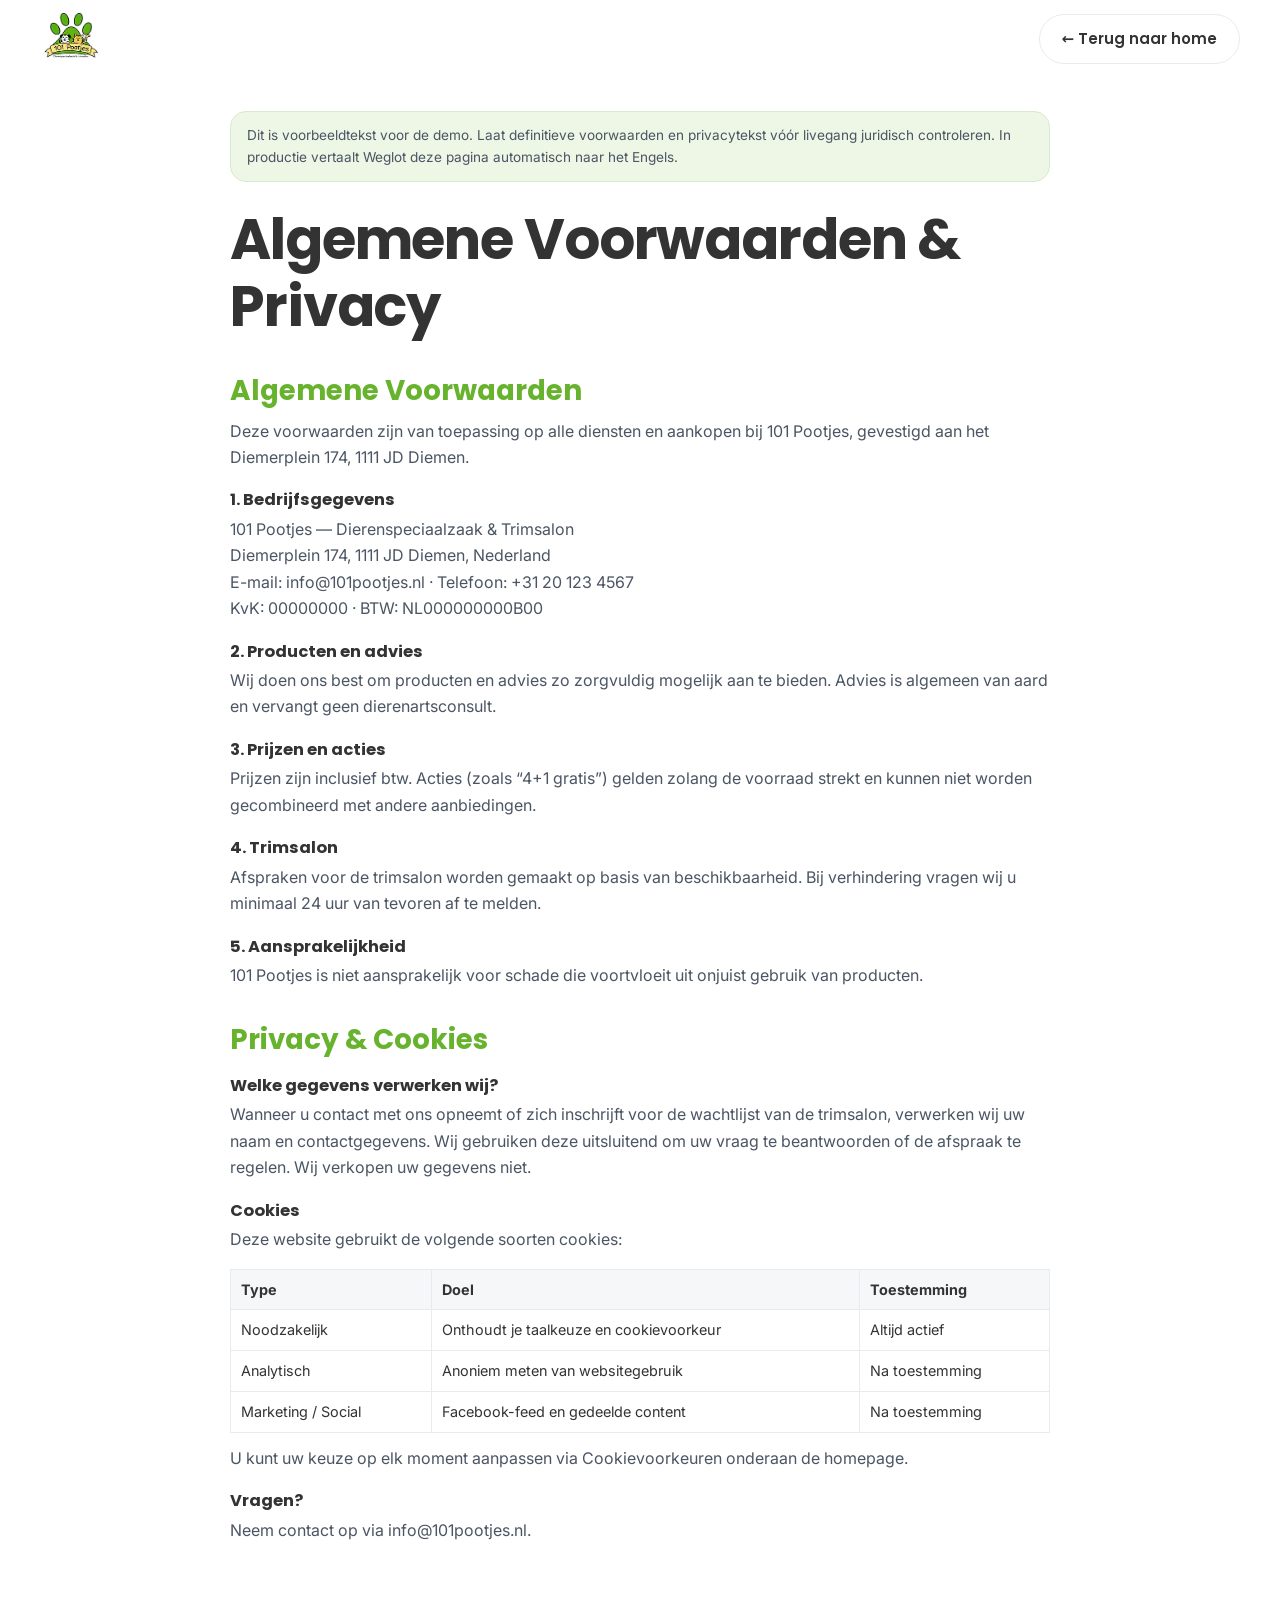
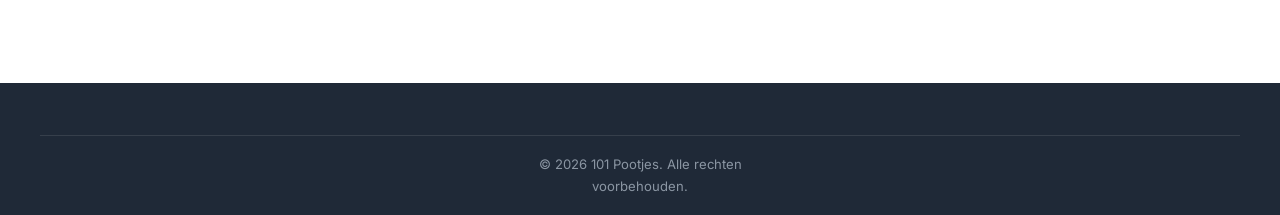
==== terms.html @ 5d058908 "Add promotion, donation drive, Facebook, new address, map, cookies & terms Content - Promotion card " ====
<!DOCTYPE html>
<html lang="nl">
<head>
<meta charset="utf-8">
<meta name="viewport" content="width=device-width, initial-scale=1">
<title>Algemene Voorwaarden &amp; Privacy — 101 Pootjes</title>
<meta name="description" content="Algemene voorwaarden, privacyverklaring en cookiebeleid van 101 Pootjes, Diemerplein 174, Diemen.">
<meta name="robots" content="noindex">
<link rel="icon" href="assets/img/logo.png">
<link rel="preconnect" href="https://fonts.googleapis.com">
<link rel="preconnect" href="https://fonts.gstatic.com" crossorigin>
<link href="https://fonts.googleapis.com/css2?family=Poppins:wght@600;700&family=Inter:wght@400;500;600&display=swap" rel="stylesheet">
<link rel="stylesheet" href="styles.css">
</head>
<body>

<header class="header" id="header" style="position:static">
  <div class="wrap header__inner">
    <a class="logo" href="index.html"><img src="assets/img/logo.png" alt="101 Pootjes" width="149" height="149"></a>
    <a class="btn btn--ghost" href="index.html" style="margin-left:auto">← Terug naar home</a>
  </div>
</header>

<main id="main" class="wrap legal">
  <p class="legal__note">Dit is voorbeeldtekst voor de demo. Laat definitieve voorwaarden en privacytekst vóór livegang juridisch controleren. In productie vertaalt Weglot deze pagina automatisch naar het Engels.</p>

  <h1>Algemene Voorwaarden &amp; Privacy</h1>

  <section id="voorwaarden">
    <h2>Algemene Voorwaarden</h2>
    <p>Deze voorwaarden zijn van toepassing op alle diensten en aankopen bij 101 Pootjes, gevestigd aan het Diemerplein 174, 1111 JD Diemen.</p>
    <h3>1. Bedrijfsgegevens</h3>
    <p>101 Pootjes — Dierenspeciaalzaak &amp; Trimsalon<br>Diemerplein 174, 1111 JD Diemen, Nederland<br>E-mail: info@101pootjes.nl · Telefoon: +31 20 123 4567<br>KvK: 00000000 · BTW: NL000000000B00</p>
    <h3>2. Producten en advies</h3>
    <p>Wij doen ons best om producten en advies zo zorgvuldig mogelijk aan te bieden. Advies is algemeen van aard en vervangt geen dierenartsconsult.</p>
    <h3>3. Prijzen en acties</h3>
    <p>Prijzen zijn inclusief btw. Acties (zoals “4+1 gratis”) gelden zolang de voorraad strekt en kunnen niet worden gecombineerd met andere aanbiedingen.</p>
    <h3>4. Trimsalon</h3>
    <p>Afspraken voor de trimsalon worden gemaakt op basis van beschikbaarheid. Bij verhindering vragen wij u minimaal 24 uur van tevoren af te melden.</p>
    <h3>5. Aansprakelijkheid</h3>
    <p>101 Pootjes is niet aansprakelijk voor schade die voortvloeit uit onjuist gebruik van producten.</p>
  </section>

  <section id="privacy">
    <h2>Privacy &amp; Cookies</h2>
    <h3>Welke gegevens verwerken wij?</h3>
    <p>Wanneer u contact met ons opneemt of zich inschrijft voor de wachtlijst van de trimsalon, verwerken wij uw naam en contactgegevens. Wij gebruiken deze uitsluitend om uw vraag te beantwoorden of de afspraak te regelen. Wij verkopen uw gegevens niet.</p>
    <h3>Cookies</h3>
    <p>Deze website gebruikt de volgende soorten cookies:</p>
    <table class="legal__table">
      <thead><tr><th>Type</th><th>Doel</th><th>Toestemming</th></tr></thead>
      <tbody>
        <tr><td>Noodzakelijk</td><td>Onthoudt je taalkeuze en cookievoorkeur</td><td>Altijd actief</td></tr>
        <tr><td>Analytisch</td><td>Anoniem meten van websitegebruik</td><td>Na toestemming</td></tr>
        <tr><td>Marketing / Social</td><td>Facebook-feed en gedeelde content</td><td>Na toestemming</td></tr>
      </tbody>
    </table>
    <p>U kunt uw keuze op elk moment aanpassen via <a href="index.html">Cookievoorkeuren</a> onderaan de homepage.</p>
    <h3>Vragen?</h3>
    <p>Neem contact op via <a href="mailto:info@101pootjes.nl">info@101pootjes.nl</a>.</p>
  </section>
</main>

<footer class="footer">
  <div class="wrap footer__base"><p>© 2026 101 Pootjes. Alle rechten voorbehouden.</p></div>
</footer>

</body>
</html>
---- styles.css ----
/* ══════════════════════════════════════════════════════════════════
   101 Pootjes — Phase 1 prototype
   Design tokens mirror the Elementor Global Colours / Global Fonts
   that should be set up in the WordPress build. Change them here,
   change them there — the names match.
   ══════════════════════════════════════════════════════════════════ */

:root {
  /* Global Colours */
  --green:        #67B32E;
  --green-dark:   #55971f;
  --green-soft:   #eef6e6;
  --white:        #FFFFFF;
  --grey-light:   #F6F7F9;
  --grey-dark:    #333333;
  --text:         #333333;
  --text-muted:   #6b7280;
  --line:         #e8eaed;

  /* Accents — from the 101 Pootjes Design System, category cards & icons */
  --c-dog:   #4CAF50;
  --c-cat:   #F5A623;
  --c-bird:  #00BCD4;
  --c-fish:  #2196F3;
  --c-small: #9C27B0;
  --c-food:  #FF7043;
  --c-health:#EF5350;
  --c-acc:   #7E57C2;
  --blue:   var(--c-fish);
  --orange: var(--c-food);
  --yellow: var(--c-cat);

  /* Global Fonts */
  --font-head: "Poppins", system-ui, -apple-system, sans-serif;
  --font-body: "Inter", system-ui, -apple-system, sans-serif;

  /* Rounding & shadow */
  --r-sm: 10px;
  --r:    16px;
  --r-lg: 22px;
  --shadow:    0 2px 10px rgba(16, 24, 40, .05);
  --shadow-md: 0 8px 26px rgba(16, 24, 40, .08);

  --wrap: 1200px;
  --gap:  24px;
}

*, *::before, *::after { box-sizing: border-box; }

html { scroll-behavior: smooth; scroll-padding-top: 120px; }

body {
  margin: 0;
  background: var(--white);
  color: var(--text);
  font-family: var(--font-body);
  font-size: 16px;
  line-height: 1.65;
  -webkit-font-smoothing: antialiased;
}

h1, h2, h3 { font-family: var(--font-head); font-weight: 700; line-height: 1.2; margin: 0 0 .5em; }
h1 { font-size: clamp(2.1rem, 1.2rem + 3.2vw, 3.5rem); letter-spacing: -.02em; }
h2 { font-size: clamp(1.35rem, 1.1rem + .8vw, 1.9rem); }
h3 { font-size: 1.02rem; }
p  { margin: 0 0 1em; }
img { max-width: 100%; height: auto; display: block; }
a  { color: inherit; text-decoration: none; }
ul { list-style: none; margin: 0; padding: 0; }

.wrap { width: min(100% - 40px, var(--wrap)); margin-inline: auto; }
.section { padding-block: clamp(40px, 5vw, 72px); }
.muted { color: var(--text-muted); }

.spritesheet { position: absolute; width: 0; height: 0; overflow: hidden; }
.ico { width: 1.05em; height: 1.05em; fill: none; stroke: currentColor; stroke-width: 1.8;
       stroke-linecap: round; stroke-linejoin: round; flex: none; vertical-align: -.16em; }
/* Solid-shape icons read better filled */
.ico--fill, .socials .ico, .cat__label .ico { fill: currentColor; stroke: none; }

.skip-link {
  position: absolute; left: -9999px; top: 0; z-index: 999;
  background: var(--green); color: #fff; padding: 12px 20px; border-radius: 0 0 var(--r-sm) 0;
}
.skip-link:focus { left: 0; }

:where(a, button):focus-visible {
  outline: 3px solid var(--green); outline-offset: 3px; border-radius: 6px;
}

/* ── Buttons ─────────────────────────────────────────────────────── */
.btn {
  display: inline-flex; align-items: center; justify-content: center; gap: .5em;
  min-height: 48px;                    /* touch target per brief */
  padding: 12px 22px;
  border: 1.5px solid transparent; border-radius: 999px;
  font-family: var(--font-head); font-weight: 600; font-size: .93rem;
  cursor: pointer; transition: background .18s, color .18s, border-color .18s, transform .18s;
}
.btn--primary { background: var(--green); color: #fff; }
.btn--primary:hover { background: var(--green-dark); transform: translateY(-1px); }
.btn--ghost { background: #fff; color: var(--text); border-color: var(--line); }
.btn--ghost:hover { border-color: var(--green); color: var(--green); }
.btn--lg { min-height: 54px; padding: 14px 28px; font-size: 1rem; }

/* ── Cards ───────────────────────────────────────────────────────── */
.card {
  background: #fff; border: 1px solid var(--line); border-radius: var(--r-lg);
  box-shadow: var(--shadow); padding: 28px;
}
.card__eyebrow { font-family: var(--font-head); font-weight: 600; color: var(--green); margin: 0 0 4px; }
.card__head { display: flex; align-items: center; justify-content: space-between; gap: 16px; margin-bottom: 18px; }
.card__head h2 { margin: 0; display: flex; align-items: center; gap: .5em; }
.card__head h2 small { font-weight: 500; color: var(--text-muted); font-family: var(--font-body); font-size: .85rem; }
.card__head a { color: var(--green); font-weight: 600; font-size: .88rem; white-space: nowrap; }

.eyebrow { font-family: var(--font-head); font-weight: 600; color: var(--green); margin: 0 0 2px; }

.sechead { text-align: center; margin-bottom: 32px; }
.sechead p { color: var(--text-muted); margin: 0; }
.sechead__cta { text-align: center; margin: 28px 0 0; }

/* ══ SECTION 1 · Top bar + sticky header ═════════════════════════ */
.topbar { border-bottom: 1px solid var(--line); font-size: .82rem; color: var(--text-muted); }
.topbar__inner { display: flex; align-items: center; justify-content: space-between; gap: 20px; min-height: 42px; }
.topbar__facts { display: flex; gap: 26px; flex-wrap: wrap; }
.topbar__facts li, .topbar__facts a { display: inline-flex; align-items: center; gap: .45em; }
.topbar__facts a:hover { color: var(--green); }
.topbar__right { display: flex; align-items: center; gap: 18px; }

.langswitch { display: inline-flex; border: 1px solid var(--line); border-radius: 999px; overflow: hidden; }
.langswitch button {
  border: 0; background: #fff; color: var(--text-muted); cursor: pointer;
  font: 600 .75rem/1 var(--font-head); padding: 7px 11px;
}
.langswitch .is-active { background: var(--green-soft); color: var(--green-dark); }

.socials { display: flex; gap: 14px; }
.socials a { display: grid; place-items: center; width: 30px; height: 30px; border-radius: 50%; color: var(--grey-dark); }
.socials a:hover { color: var(--green); background: var(--green-soft); }
.socials .ico { width: 17px; height: 17px; }

.header {
  position: sticky; top: 0; z-index: 100;
  background: rgba(255,255,255,.94); backdrop-filter: saturate(1.4) blur(8px);
  border-bottom: 1px solid transparent; transition: box-shadow .2s, border-color .2s;
}
.header.is-stuck { box-shadow: var(--shadow-md); border-bottom-color: var(--line); }
.header__inner { display: flex; align-items: center; gap: 24px; min-height: 78px; }
.logo img { width: 62px; height: 62px; object-fit: contain; }

.nav { margin-left: auto; }
.nav ul { display: flex; align-items: center; gap: 26px; }
.nav a {
  position: relative; display: inline-flex; align-items: center; gap: .5em;
  font-weight: 500; font-size: .93rem; padding: 6px 0; color: var(--grey-dark);
}
.nav a:hover { color: var(--green); }
.nav a.is-current { color: var(--green); }
.nav a.is-current::after {
  content: ""; position: absolute; left: 0; right: 0; bottom: -2px; height: 2px;
  background: var(--green); border-radius: 2px;
}
.pill {
  background: var(--green); color: #fff; border-radius: 999px;
  font: 600 .66rem/1 var(--font-head); padding: 5px 9px; letter-spacing: .01em;
}
.header__cta { padding: 11px 20px; }
.nav__lang { display: none; }   /* the topbar switch is used on desktop */

.burger { display: none; width: 48px; height: 48px; border: 0; background: none; cursor: pointer; padding: 12px; }
.burger span { display: block; height: 2px; background: var(--grey-dark); border-radius: 2px; transition: transform .2s, opacity .2s; }
.burger span + span { margin-top: 5px; }
.burger[aria-expanded="true"] span:nth-child(1) { transform: translateY(7px) rotate(45deg); }
.burger[aria-expanded="true"] span:nth-child(2) { opacity: 0; }
.burger[aria-expanded="true"] span:nth-child(3) { transform: translateY(-7px) rotate(-45deg); }

/* ══ SECTION 2 · Hero ════════════════════════════════════════════ */
.hero { position: relative; isolation: isolate; }
.hero__media { position: absolute; inset: 0; z-index: -1; }
.hero__media img { width: 100%; height: 100%; object-fit: cover; }
.hero__media::after {
  content: ""; position: absolute; inset: 0;
  background: linear-gradient(100deg, rgba(255,255,255,.96) 0%, rgba(255,255,255,.9) 32%, rgba(255,255,255,.15) 58%, rgba(255,255,255,0) 72%);
}
.hero__grid {
  display: grid; grid-template-columns: minmax(0, 1fr) auto; align-items: center; gap: 40px;
  padding-block: clamp(48px, 6vw, 92px); min-height: 520px;
}
.hero__copy { max-width: 30ch; }
.hero h1 em { font-style: normal; color: var(--green); }
.hero h1 .ico { color: var(--green); width: .78em; height: .78em; }
.hero__copy > p { font-size: 1.06rem; color: #4b5563; max-width: 34ch; margin-bottom: 28px; }
.hero__actions { display: flex; flex-wrap: wrap; gap: 12px; }

.salonbadge {
  position: relative; width: 300px; background: #fff; border-radius: var(--r-lg);
  box-shadow: var(--shadow-md); padding: 28px;
}
.salonbadge h2 { font-size: 1.28rem; margin-bottom: 14px; }
.salonbadge__eyebrow { font-family: var(--font-head); font-weight: 700; color: var(--green); margin: 0 0 6px; }
.salonbadge p { font-size: .9rem; color: var(--text-muted); }
.salonbadge__icon {
  position: absolute; top: 28px; right: 26px;
  display: grid; place-items: center; width: 46px; height: 46px;
  background: var(--green); color: #fff; border-radius: 50%;
}
.salonbadge__icon .ico { width: 22px; height: 22px; }
.salonbadge .btn { width: 100%; }

/* ══ SECTION 3 · Quick info bar ══════════════════════════════════ */
.quickbar {
  display: grid; grid-template-columns: repeat(4, 1fr);
  background: var(--green-soft); border-radius: var(--r-lg);
  padding: 26px 10px; margin-top: -46px; position: relative; z-index: 2;
}
.quickbar li { display: flex; align-items: flex-start; gap: 14px; padding: 4px 24px; }
.quickbar li + li { border-left: 1px solid rgba(103,179,46,.22); }
.quickbar h3 { margin: 0 0 2px; font-size: .95rem; }
.quickbar p { margin: 0; font-size: .86rem; color: var(--text-muted); line-height: 1.5; }
.quickbar a:hover { color: var(--green); }
.quickbar .open { color: var(--green); font-weight: 600; }
.qi { display: grid; place-items: center; width: 42px; height: 42px; flex: none;
      background: #fff; border-radius: 50%; color: var(--green); box-shadow: var(--shadow); }
.qi .ico { width: 20px; height: 20px; }

/* ══ SECTION 4 · About ═══════════════════════════════════════════ */
/* Stacked: owner + bio in one full-width card, "What We Offer" below it. */
.about { display: grid; grid-template-columns: 1fr; gap: var(--gap); }
.about__intro { display: grid; grid-template-columns: 300px 1fr; gap: 0; padding: 0; overflow: hidden; }
.about__intro > img { width: 100%; height: 100%; min-height: 100%; object-fit: cover; }
.about__text { padding: clamp(26px, 3vw, 40px); align-self: center; }
.about__text .eyebrow { margin-bottom: 2px; }
.about__text h2 { margin-bottom: 14px; }
.about__text p { font-size: .93rem; color: #4b5563; }
.about__text p:last-child { margin-bottom: 0; }

.about__offer .features { display: grid; grid-template-columns: repeat(3, 1fr); gap: 8px; text-align: center; margin-top: 22px; }
.about__offer .features li { padding: 0 14px; }
.about__offer .features li + li { border-left: 1px solid var(--line); }
.features h3 { margin: 12px 0 4px; }
.features p { font-size: .86rem; color: var(--text-muted); margin: 0; }
.fi { display: inline-grid; place-items: center; width: 52px; height: 52px; color: var(--green); }
.fi .ico { width: 34px; height: 34px; }

/* ══ SECTION 5 · Product categories ══════════════════════════════ */
.panel { background: var(--grey-light); border-radius: var(--r-lg); padding: clamp(26px, 3vw, 40px); }
.panel__title { display: flex; align-items: center; justify-content: center; gap: .5em; margin-bottom: 26px; }
.panel__title .ico { color: var(--green); }

.cats { display: grid; grid-template-columns: repeat(8, 1fr); gap: 14px; }
.cat a { display: block; background: #fff; border: 1px solid var(--line); border-radius: var(--r);
         overflow: hidden; box-shadow: var(--shadow); transition: transform .2s, box-shadow .2s; height: 100%; }
.cat a:hover { transform: translateY(-4px); box-shadow: var(--shadow-md); }
.cat img { aspect-ratio: 1; object-fit: cover; width: 100%; }
.cat__label { display: flex; align-items: center; justify-content: center; gap: .45em;
              font-family: var(--font-head); font-weight: 600; font-size: .86rem; padding: 12px 8px 2px; }
.cat__label .ico { width: 15px; height: 15px; color: var(--green); }
.cat p { font-size: .74rem; color: var(--text-muted); text-align: center; margin: 0; padding: 0 10px 14px; line-height: 1.45; }

/* Category label icon — one Design System accent per category */
.cat:nth-child(1) .cat__label .ico { color: var(--c-dog); }
.cat:nth-child(2) .cat__label .ico { color: var(--c-cat); }
.cat:nth-child(3) .cat__label .ico { color: var(--c-bird); }
.cat:nth-child(4) .cat__label .ico { color: var(--c-fish); }
.cat:nth-child(5) .cat__label .ico { color: var(--c-small); }
.cat:nth-child(6) .cat__label .ico { color: var(--c-food); }
.cat:nth-child(7) .cat__label .ico { color: var(--c-health); }
.cat:nth-child(8) .cat__label .ico { color: var(--c-acc); }

/* ══ SECTION 6 · Brands ══════════════════════════════════════════ */
.brands { display: grid; grid-template-columns: repeat(6, 1fr); gap: 16px; }
.brands li {
  display: grid; place-items: center; min-height: 96px; padding: 18px;
  background: #fff; border: 1px solid var(--line); border-radius: var(--r);
  transition: box-shadow .2s, transform .2s;
}
.brands li:hover { box-shadow: var(--shadow-md); transform: translateY(-3px); }
.brands img {
  max-height: 54px; max-width: 100%; width: auto; object-fit: contain;
  filter: grayscale(1); opacity: .78; transition: filter .2s, opacity .2s;
}
.brands li:hover img { filter: none; opacity: 1; }

/* ══ SECTION 7+8 · Weather · Tip · Promotion ═════════════════════ */
.trio { display: grid; grid-template-columns: 1fr 1.6fr 1.2fr; gap: var(--gap); align-items: stretch; }

.weather__loc { font-size: .82rem; color: var(--text-muted); margin: 0 0 14px; }
.weather__now { display: flex; align-items: center; gap: 14px; margin-bottom: 18px; }
.weather__ico { color: var(--blue); display: grid; place-items: center; }
.weather__ico .ico { width: 46px; height: 46px; }
.weather__now b { font-family: var(--font-head); font-size: 2.1rem; line-height: 1; display: block; }
.weather__now small { color: var(--text-muted); font-size: .82rem; }
.weather__days { display: grid; grid-template-columns: repeat(4, 1fr); gap: 6px; border-top: 1px solid var(--line); padding-top: 16px; }
.weather__days li { display: grid; justify-items: center; gap: 6px; font-size: .78rem; color: var(--text-muted); }
.weather__days .ico { width: 20px; height: 20px; color: var(--yellow); }
.weather__days li:nth-child(n+3) .ico { color: #9aa8b6; }
.weather__days b { font-family: var(--font-head); color: var(--text); font-size: .88rem; }

.tip { display: grid; grid-template-columns: 1fr .9fr; gap: 20px; align-items: center;
       background: var(--green-soft); border-color: transparent; overflow: hidden; padding-right: 0; }
.tip__body { padding: 6px 0 6px 4px; }
.tip h2 { display: flex; align-items: center; gap: .5em; font-size: 1.1rem; }
.tip h2 .ico { color: var(--green); }
.tip p { font-size: .9rem; color: #4b5563; }
.tip img { height: 100%; width: 100%; object-fit: cover; border-radius: var(--r) 0 0 var(--r); }

.promo { display: flex; flex-direction: column; background: #fdfaf5; border-color: #f3e7d5; }
.promo__deal { font-family: var(--font-head); font-weight: 700; font-size: 2rem; color: var(--c-food); margin: 0 0 4px; line-height: 1; }
.promo h3 { font-size: 1rem; margin-bottom: 6px; }
.promo p { font-size: .86rem; color: var(--text-muted); }
.promo .btn { align-self: flex-start; }
.promo > img { width: 100%; margin-top: 16px; border-radius: var(--r-sm); aspect-ratio: 16 / 10; object-fit: cover; }

/* ══ SECTION 9 · Grooming salon (Manon's Vachtatelier) ═══════════ */
.salon__banner { border-radius: var(--r-lg); overflow: hidden; box-shadow: var(--shadow-md); }
.salon__banner img { width: 100%; display: block; }
.salon__body {
  display: grid; grid-template-columns: 1.1fr 1fr; gap: clamp(24px, 4vw, 56px);
  align-items: center; margin-top: clamp(28px, 3vw, 44px);
}
.salon__copy h2 { font-size: clamp(1.6rem, 1.2rem + 1.4vw, 2.3rem); }
.salon__copy > p { color: #4b5563; max-width: 44ch; margin-bottom: 26px; }
.ticks { display: grid; grid-template-columns: repeat(2, minmax(0, 1fr)); gap: 10px 18px; margin: 22px 0 28px; }
.salon__ticks { margin: 0; }
.salon__ticks li { background: var(--grey-light); padding: 14px 16px; border-radius: var(--r-sm); font-weight: 500; }
.salon__ticks li::before { background: #fff; }
.ticks li { display: flex; align-items: center; gap: .6em; font-size: .93rem; }
.ticks li::before {
  content: "✓"; display: grid; place-items: center; width: 24px; height: 24px; flex: none;
  background: var(--green-soft); color: var(--green-dark); border-radius: 50%;
  font-size: .78rem; font-weight: 700;
}

/* ══ SECTION 10 · Events + Instagram ═════════════════════════════ */
.duo { display: grid; grid-template-columns: 1fr 1fr; gap: var(--gap); align-items: start; }

.events li { display: grid; grid-template-columns: 54px 1fr 64px; gap: 16px; align-items: center; padding: 14px 0; }
.events li + li { border-top: 1px solid var(--line); }
.events time { display: grid; place-items: center; padding: 8px 0; border-radius: var(--r-sm);
               background: var(--green-soft); color: var(--green-dark); line-height: 1.1; }
.events time span { font: 600 .66rem/1 var(--font-head); letter-spacing: .06em; }
.events time b { font: 700 1.2rem/1.15 var(--font-head); }
.events h3 { margin: 0 0 2px; font-size: .95rem; }
.events .meta { font-size: .78rem; color: var(--green); margin: 0 0 2px; font-weight: 500; }
.events p:last-child { font-size: .82rem; color: var(--text-muted); margin: 0; }
.events img { width: 64px; height: 64px; border-radius: var(--r-sm); object-fit: cover; }

.insta { display: grid; grid-template-columns: repeat(5, 1fr); gap: 10px; }
.insta img { aspect-ratio: 1; width: 100%; object-fit: cover; border-radius: var(--r-sm); transition: transform .2s, filter .2s; }
.insta a:hover img { transform: scale(1.04); filter: brightness(1.05); }

/* ══ SECTION 11 · Visit us ═══════════════════════════════════════ */
.visit {
  display: grid; grid-template-columns: 1fr 1.35fr 1fr 1fr; gap: clamp(20px, 3vw, 40px);
  background: var(--grey-light); border-radius: var(--r-lg); padding: clamp(26px, 3vw, 40px);
  align-items: start;
}
.visit h2 { font-size: 1.05rem; color: var(--green); }
.visit address { font-style: normal; font-size: .92rem; line-height: 1.8; margin-bottom: 6px; }
.visit .muted { font-size: .82rem; margin-bottom: 18px; }
.visit__map img { border-radius: var(--r); width: 100%; box-shadow: var(--shadow); }
.visit table { width: 100%; border-collapse: collapse; font-size: .86rem; }
.visit th { text-align: left; font-weight: 500; color: var(--text-muted); padding: 5px 0; }
.visit td { text-align: right; padding: 5px 0; }
.contactlist li { display: flex; align-items: center; gap: .7em; padding: 6px 0; font-size: .88rem; }
.contactlist .ico { color: var(--green); width: 18px; height: 18px; }
.contactlist a:hover { color: var(--green); }

/* ══ SECTION 12 · Footer ═════════════════════════════════════════ */
.footer { background: #1f2937; color: #cbd3dc; margin-top: clamp(40px, 5vw, 72px); padding-top: 52px; font-size: .9rem; }
.footer__cols { display: grid; grid-template-columns: 1.6fr 1fr 1fr 1fr; gap: 40px; padding-bottom: 40px; }
.footer h3 { color: #fff; font-size: .98rem; margin-bottom: 14px; }
.footer p { color: #9aa5b1; max-width: 34ch; }
.footer li { padding: 5px 0; }
.footer a:hover { color: var(--green); }
.footer__logo { width: 64px; height: 64px; object-fit: contain; background: #fff; border-radius: var(--r-sm); padding: 6px; margin-bottom: 16px; }
.socials--footer { margin-bottom: 16px; }
.socials--footer a { background: rgba(255,255,255,.08); color: #fff; width: 36px; height: 36px; }
.socials--footer a:hover { background: var(--green); color: #fff; }
.footer__base { border-top: 1px solid rgba(255,255,255,.1); padding: 18px 0; }
.footer__base p { margin: 0; text-align: center; font-size: .82rem; color: #8b96a3; }

/* ══ Sticky mobile action bar ════════════════════════════════════ */
.mobilebar { display: none; }

/* ══════════════════════════════════════════════════════════════════
   Responsive — mobile first is the brief, so these are the step-downs
   ══════════════════════════════════════════════════════════════════ */

@media (max-width: 1100px) {
  .cats   { grid-template-columns: repeat(4, 1fr); }
  .brands { grid-template-columns: repeat(4, 1fr); }
  .trio   { grid-template-columns: 1fr 1fr; }
  .promo  { grid-column: 1 / -1; }
  .promo > img { aspect-ratio: auto; height: 200px; }
  .visit  { grid-template-columns: 1fr 1fr; }
}

@media (max-width: 980px) {
  .topbar { display: none; }
  .nav {
    position: fixed; inset: 78px 0 auto; background: #fff; border-bottom: 1px solid var(--line);
    box-shadow: var(--shadow-md); padding: 8px 20px 20px; margin: 0;
    display: none;
  }
  .nav.is-open { display: block; }
  .nav ul { flex-direction: column; align-items: stretch; gap: 0; }
  .nav a { min-height: 52px; padding: 8px 0; font-size: 1rem; border-bottom: 1px solid var(--line); }
  .nav a.is-current::after { display: none; }
  .burger { display: block; margin-left: auto; }
  .header__cta { display: none; }
  .nav__lang { display: block; border-bottom: 0; padding-top: 14px; }
  .nav__lang .langswitch { width: 100%; }
  .nav__lang .langswitch button { flex: 1; padding: 12px; font-size: .9rem; }

  .hero__grid { grid-template-columns: 1fr; min-height: 0; }
  .hero__media::after {
    background: linear-gradient(180deg, rgba(255,255,255,.95) 0%, rgba(255,255,255,.85) 45%, rgba(255,255,255,.92) 100%);
  }
  .hero__copy { max-width: none; }
  .salonbadge { width: 100%; }

  .quickbar { grid-template-columns: repeat(2, 1fr); gap: 20px 0; margin-top: 0; }
  .quickbar li:nth-child(odd) { border-left: 0; }

  .about { grid-template-columns: 1fr; }
  .salon__body { grid-template-columns: 1fr; gap: 24px; }
  .duo   { grid-template-columns: 1fr; }
  .footer__cols { grid-template-columns: 1fr 1fr; gap: 28px; }

  /* Sticky mobile nav bar — click-to-call per the brief */
  .mobilebar {
    display: grid; grid-template-columns: repeat(3, 1fr);
    position: fixed; left: 0; right: 0; bottom: 0; z-index: 120;
    background: #fff; border-top: 1px solid var(--line);
    box-shadow: 0 -4px 18px rgba(16,24,40,.08);
    padding-bottom: env(safe-area-inset-bottom);
  }
  .mobilebar a {
    display: grid; justify-items: center; align-content: center; gap: 3px;
    min-height: 60px; font-size: .72rem; font-weight: 600; font-family: var(--font-head); color: var(--grey-dark);
  }
  .mobilebar a:active { background: var(--green-soft); }
  .mobilebar .ico { width: 20px; height: 20px; color: var(--green); }
  body { padding-bottom: 60px; }
}

@media (max-width: 680px) {
  .about__intro { grid-template-columns: 1fr; }
  .about__intro > img { max-height: 300px; }
  .about__text { padding: 0 24px 28px; }
  .about__offer .features { grid-template-columns: 1fr; gap: 20px; }
  .about__offer .features li + li { border-left: 0; border-top: 1px solid var(--line); padding-top: 18px; }

  .cats   { grid-template-columns: repeat(2, 1fr); }
  .brands { grid-template-columns: repeat(3, 1fr); }
  .trio   { grid-template-columns: 1fr; }
  .tip    { grid-template-columns: 1fr; padding: 0 0 24px; }
  .tip__body { padding: 24px 24px 0; order: 2; }
  .tip img { border-radius: var(--r) var(--r) 0 0; max-height: 200px; }
  .promo > img { position: static; width: 100%; margin-top: 16px; }
  .promo h3, .promo p { max-width: none; }

  .ticks  { grid-template-columns: 1fr; }
  .visit  { grid-template-columns: 1fr; }
  .events li { grid-template-columns: 48px 1fr; }
  .events img { display: none; }
  .insta  { grid-template-columns: repeat(3, 1fr); }
  .insta li:nth-child(n+4) { display: none; }
  .footer__cols { grid-template-columns: 1fr; }
  .hero__actions .btn { flex: 1 1 100%; }
}

@media (prefers-reduced-motion: reduce) {
  html { scroll-behavior: auto; }
  *, *::before, *::after { transition-duration: .01ms !important; animation-duration: .01ms !important; }
}

/* ══ Map embed (OpenStreetMap iframe) ════════════════════════════ */
.visit__map iframe {
  width: 100%; height: 100%; min-height: 240px; border: 0;
  border-radius: var(--r); box-shadow: var(--shadow); display: block;
}

/* ══ SECTION 10b · Donation drive ════════════════════════════════ */
.donate {
  background: #f4f8ea; border: 1px solid #e4eecb; border-radius: var(--r-lg);
  padding: clamp(24px, 3vw, 44px); text-align: center;
}
.donate__partner { display: inline-flex; align-items: center; gap: .4em; color: #5a7d2a; font-weight: 600; font-size: .85rem; margin: 0 0 6px; }
.donate__partner .ico { color: var(--c-dog); }
.donate__head h2 { font-size: clamp(2rem, 1.4rem + 2vw, 2.9rem); color: #3f7d1f; margin: 0; }
.donate__sub { color: #4b5563; margin: 4px 0 0; font-size: 1.02rem; }
.donate__lead { font-weight: 600; margin: 26px 0 16px; }
.donate__items { display: grid; grid-template-columns: repeat(4, 1fr); gap: 16px; text-align: left; }
.donate__items li { display: flex; gap: 14px; align-items: center; background: #fff; border: 1px solid #e4eecb; border-radius: var(--r); padding: 16px; }
.donate__items img { width: 62px; height: 78px; object-fit: contain; flex: none; }
.donate__items h3 { margin: 0 0 3px; font-size: .95rem; }
.donate__items p { margin: 0; font-size: .8rem; color: var(--text-muted); line-height: 1.45; }
.donate__note { color: var(--text-muted); font-size: .9rem; margin: 22px 0 0; }
.donate__discount { margin: 14px 0 0; font-size: 1.05rem; }
.donate__discount b { background: var(--c-dog); color: #fff; padding: 3px 12px; border-radius: 999px; font-family: var(--font-head); white-space: nowrap; }

/* ══ Footer legal links ══════════════════════════════════════════ */
.footer__base { display: flex; flex-direction: column; gap: 8px; align-items: center; }
.footer__legal { display: flex; gap: 18px; justify-content: center; flex-wrap: wrap; }
.footer__legal a, .linklike { color: #9aa5b1; font-size: .82rem; }
.footer__legal a:hover, .linklike:hover { color: var(--green); }
.linklike { background: none; border: 0; padding: 0; cursor: pointer; font-family: var(--font-body); }

/* ══ Cookie consent ══════════════════════════════════════════════ */
.cookie {
  position: fixed; left: 0; right: 0; bottom: 0; z-index: 200;
  background: #fff; border-top: 1px solid var(--line);
  box-shadow: 0 -6px 24px rgba(16, 24, 40, .12); padding: 16px 0;
}
.cookie[hidden] { display: none; }
.cookie__inner { width: min(100% - 40px, var(--wrap)); margin-inline: auto; display: flex; align-items: center; gap: 16px 20px; flex-wrap: wrap; }
.cookie__inner p { margin: 0; flex: 1 1 320px; font-size: .9rem; }
.cookie__actions { display: flex; gap: 10px; flex-wrap: wrap; }
.cookie__more { color: var(--green); font-size: .82rem; font-weight: 600; }

/* ══ Legal page (terms.html) ═════════════════════════════════════ */
.legal { padding: 32px 0 60px; max-width: 820px; }
.legal__note { background: var(--green-soft); border: 1px solid #d9ead0; border-radius: var(--r); padding: 12px 16px; font-size: .85rem; color: #4b5563; margin: 0 0 8px; }
.legal h1 { margin: 24px 0 8px; }
.legal h2 { margin: 34px 0 10px; color: var(--green); }
.legal h3 { margin: 20px 0 6px; }
.legal p { color: #4b5563; }
.legal__table { width: 100%; border-collapse: collapse; margin: 12px 0; font-size: .9rem; }
.legal__table th, .legal__table td { border: 1px solid var(--line); padding: 8px 10px; text-align: left; }
.legal__table th { background: var(--grey-light); }

@media (max-width: 980px) {
  .donate__items { grid-template-columns: repeat(2, 1fr); }
  .cookie { bottom: 60px; }   /* clear the mobile action bar */
}
@media (max-width: 680px) {
  .donate__items { grid-template-columns: 1fr; }
  .cookie__inner { justify-content: stretch; }
  .cookie__actions .btn { flex: 1; }
}
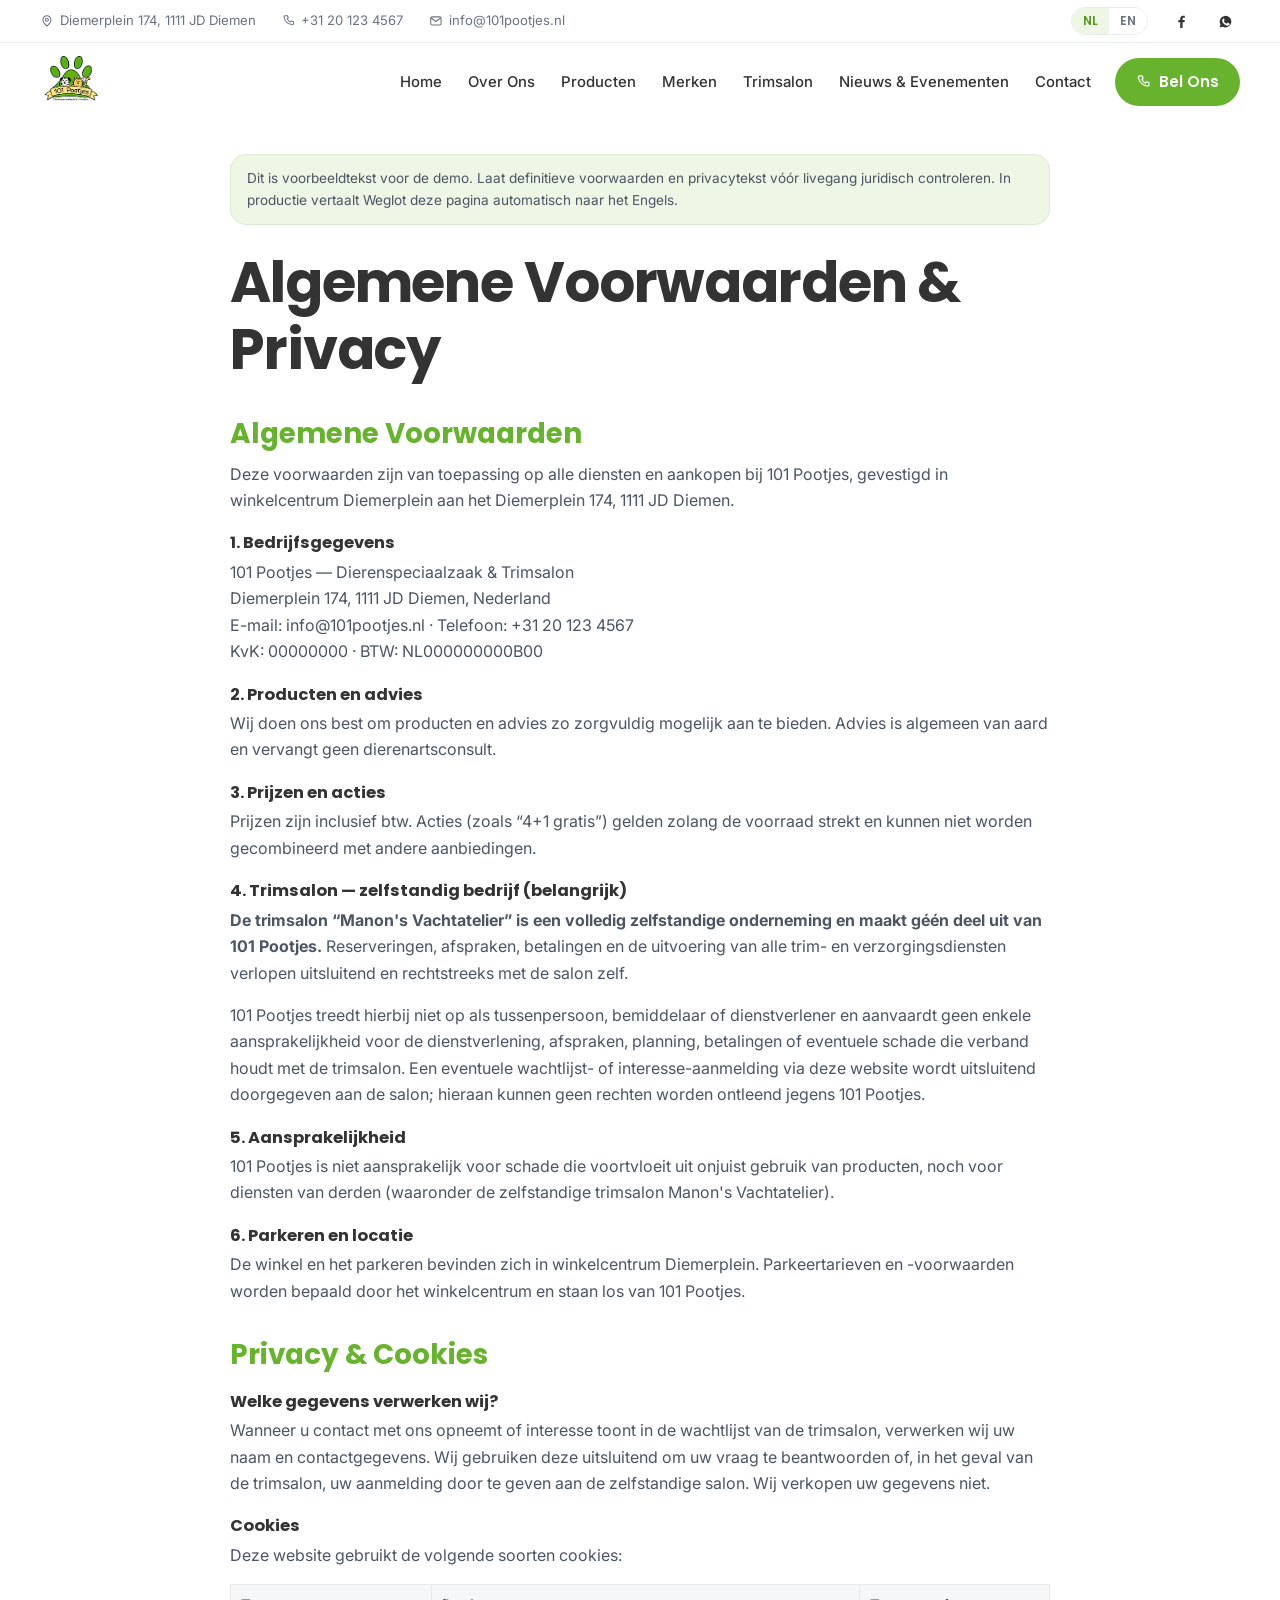
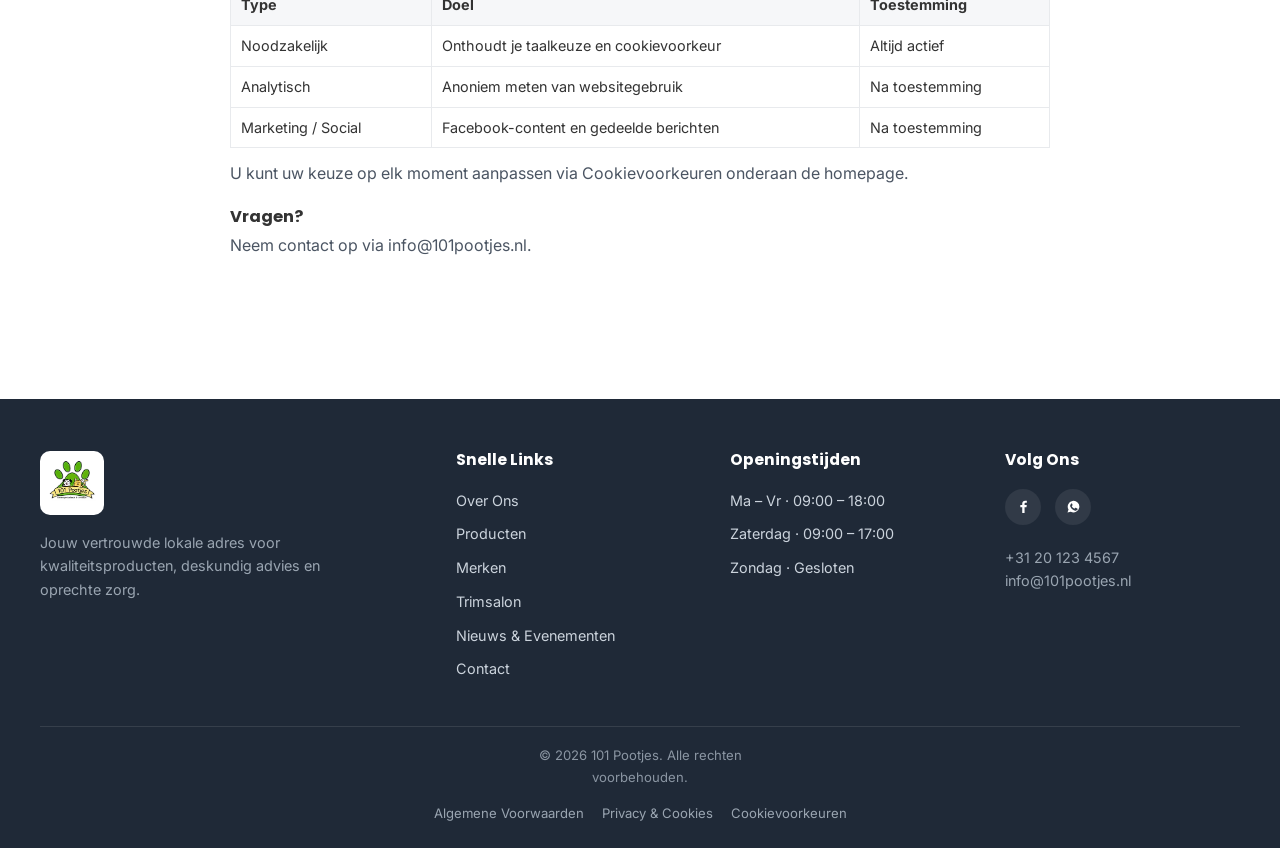
==== commit 7a8b3c18: "Reorder homepage, add store photo, salon-independence disclaimer Layout - Reordered sections: hero →" ====
--- a/terms.html
+++ b/terms.html
@@ -14,10 +14,59 @@
 </head>
 <body>
 
-<header class="header" id="header" style="position:static">
+<svg class="spritesheet" xmlns="http://www.w3.org/2000/svg" aria-hidden="true" focusable="false">
+<defs>
+<symbol id="i-pin" viewBox="0 0 24 24"><path d="M12 21s7-6.2 7-11a7 7 0 1 0-14 0c0 4.8 7 11 7 11z"/><circle cx="12" cy="10" r="2.6"/></symbol>
+<symbol id="i-phone" viewBox="0 0 24 24"><path d="M6.5 3h3l1.5 4-2 1.5a12 12 0 0 0 5.5 5.5L16 12l4 1.5v3a2 2 0 0 1-2.2 2A16.5 16.5 0 0 1 3.5 5.2 2 2 0 0 1 5.5 3z"/></symbol>
+<symbol id="i-mail" viewBox="0 0 24 24"><rect x="3" y="5" width="18" height="14" rx="2.5"/><path d="m3.5 7 8.5 6 8.5-6"/></symbol>
+<symbol id="i-fb" viewBox="0 0 24 24"><path d="M13.5 21v-8h2.7l.4-3h-3.1V8.2c0-.9.3-1.5 1.5-1.5H16.7V4a20 20 0 0 0-2.4-.1c-2.5 0-4.1 1.5-4.1 4.2V10H7.5v3h2.7v8z"/></symbol>
+<symbol id="i-wa" viewBox="0 0 24 24"><path d="M3.5 20.5 5 16.4A8.2 8.2 0 1 1 8.1 19.4zM9 8.4c-.3 0-.6.1-.8.4-.3.3-.9.9-.9 2.1s.9 2.4 1 2.6c.1.2 1.7 2.8 4.3 3.8 2.1.8 2.6.7 3 .6.6-.1 1.7-.7 2-1.4.2-.7.2-1.2.2-1.4-.1-.1-.3-.2-.6-.4l-2-1c-.3-.1-.5-.1-.7.1l-.8 1c-.2.2-.4.3-.7.1a6.7 6.7 0 0 1-3.3-2.9c-.2-.3 0-.5.1-.7l.5-.6c.2-.2.2-.4.3-.6s0-.4 0-.6l-.8-2c-.2-.5-.4-.5-.6-.5z"/></symbol>
+</defs>
+</svg>
+
+<a class="skip-link" href="#main">Ga naar inhoud</a>
+
+<!-- Header (matches homepage) -->
+<div class="topbar">
+  <div class="wrap topbar__inner">
+    <ul class="topbar__facts">
+      <li><svg class="ico" aria-hidden="true"><use href="#i-pin"/></svg> Diemerplein 174, 1111 JD Diemen</li>
+      <li><a href="tel:+31201234567"><svg class="ico" aria-hidden="true"><use href="#i-phone"/></svg> +31 20 123 4567</a></li>
+      <li><a href="mailto:info@101pootjes.nl"><svg class="ico" aria-hidden="true"><use href="#i-mail"/></svg> info@101pootjes.nl</a></li>
+    </ul>
+    <div class="topbar__right">
+      <div class="langswitch" aria-label="Taal / Language">
+        <button type="button" data-lang="nl" class="is-active">NL</button><button type="button" data-lang="en">EN</button>
+      </div>
+      <ul class="socials">
+        <li><a href="https://www.facebook.com/profile.php?id=61587038973940" target="_blank" rel="noopener" aria-label="Facebook"><svg class="ico" aria-hidden="true"><use href="#i-fb"/></svg></a></li>
+        <li><a href="https://wa.me/31201234567" target="_blank" rel="noopener" aria-label="WhatsApp"><svg class="ico" aria-hidden="true"><use href="#i-wa"/></svg></a></li>
+      </ul>
+    </div>
+  </div>
+</div>
+
+<header class="header" id="header">
   <div class="wrap header__inner">
-    <a class="logo" href="index.html"><img src="assets/img/logo.png" alt="101 Pootjes" width="149" height="149"></a>
-    <a class="btn btn--ghost" href="index.html" style="margin-left:auto">← Terug naar home</a>
+    <a class="logo" href="index.html"><img src="assets/img/logo.png" alt="101 Pootjes — dierenspeciaalzaak &amp; trimsalon" width="149" height="149"></a>
+    <nav class="nav" id="nav" aria-label="Hoofdmenu">
+      <ul>
+        <li><a href="index.html" data-t="nav.home">Home</a></li>
+        <li><a href="index.html#about" data-t="nav.about">Over Ons</a></li>
+        <li><a href="index.html#products" data-t="nav.products">Producten</a></li>
+        <li><a href="index.html#brands" data-t="nav.brands">Merken</a></li>
+        <li><a href="index.html#salon"><span data-t="nav.salon">Trimsalon</span></a></li>
+        <li><a href="index.html#events" data-t="nav.events">Nieuws &amp; Evenementen</a></li>
+        <li><a href="index.html#contact" data-t="nav.contact">Contact</a></li>
+        <li class="nav__lang">
+          <div class="langswitch" aria-label="Taal / Language">
+            <button type="button" data-lang="nl" class="is-active">NL</button><button type="button" data-lang="en">EN</button>
+          </div>
+        </li>
+      </ul>
+    </nav>
+    <a class="btn btn--primary header__cta" href="tel:+31201234567"><svg class="ico" aria-hidden="true"><use href="#i-phone"/></svg> <span data-t="nav.call">Bel Ons</span></a>
+    <button class="burger" id="burger" aria-label="Menu" aria-expanded="false" aria-controls="nav"><span></span><span></span><span></span></button>
   </div>
 </header>
 
@@ -28,23 +77,33 @@
 
   <section id="voorwaarden">
     <h2>Algemene Voorwaarden</h2>
-    <p>Deze voorwaarden zijn van toepassing op alle diensten en aankopen bij 101 Pootjes, gevestigd aan het Diemerplein 174, 1111 JD Diemen.</p>
+    <p>Deze voorwaarden zijn van toepassing op alle diensten en aankopen bij 101 Pootjes, gevestigd in winkelcentrum Diemerplein aan het Diemerplein 174, 1111 JD Diemen.</p>
+
     <h3>1. Bedrijfsgegevens</h3>
     <p>101 Pootjes — Dierenspeciaalzaak &amp; Trimsalon<br>Diemerplein 174, 1111 JD Diemen, Nederland<br>E-mail: info@101pootjes.nl · Telefoon: +31 20 123 4567<br>KvK: 00000000 · BTW: NL000000000B00</p>
+
     <h3>2. Producten en advies</h3>
     <p>Wij doen ons best om producten en advies zo zorgvuldig mogelijk aan te bieden. Advies is algemeen van aard en vervangt geen dierenartsconsult.</p>
+
     <h3>3. Prijzen en acties</h3>
     <p>Prijzen zijn inclusief btw. Acties (zoals “4+1 gratis”) gelden zolang de voorraad strekt en kunnen niet worden gecombineerd met andere aanbiedingen.</p>
-    <h3>4. Trimsalon</h3>
-    <p>Afspraken voor de trimsalon worden gemaakt op basis van beschikbaarheid. Bij verhindering vragen wij u minimaal 24 uur van tevoren af te melden.</p>
+
+    <h3>4. Trimsalon — zelfstandig bedrijf (belangrijk)</h3>
+    <p><strong>De trimsalon “Manon's Vachtatelier” is een volledig zelfstandige onderneming en maakt géén deel uit van 101 Pootjes.</strong> Reserveringen, afspraken, betalingen en de uitvoering van alle trim- en verzorgingsdiensten verlopen uitsluitend en rechtstreeks met de salon zelf.</p>
+    <p>101 Pootjes treedt hierbij niet op als tussenpersoon, bemiddelaar of dienstverlener en aanvaardt geen enkele aansprakelijkheid voor de dienstverlening, afspraken, planning, betalingen of eventuele schade die verband houdt met de trimsalon. Een eventuele wachtlijst- of interesse-aanmelding via deze website wordt uitsluitend doorgegeven aan de salon; hieraan kunnen geen rechten worden ontleend jegens 101 Pootjes.</p>
+
     <h3>5. Aansprakelijkheid</h3>
-    <p>101 Pootjes is niet aansprakelijk voor schade die voortvloeit uit onjuist gebruik van producten.</p>
+    <p>101 Pootjes is niet aansprakelijk voor schade die voortvloeit uit onjuist gebruik van producten, noch voor diensten van derden (waaronder de zelfstandige trimsalon Manon's Vachtatelier).</p>
+
+    <h3>6. Parkeren en locatie</h3>
+    <p>De winkel en het parkeren bevinden zich in winkelcentrum Diemerplein. Parkeertarieven en -voorwaarden worden bepaald door het winkelcentrum en staan los van 101 Pootjes.</p>
   </section>
 
   <section id="privacy">
     <h2>Privacy &amp; Cookies</h2>
     <h3>Welke gegevens verwerken wij?</h3>
-    <p>Wanneer u contact met ons opneemt of zich inschrijft voor de wachtlijst van de trimsalon, verwerken wij uw naam en contactgegevens. Wij gebruiken deze uitsluitend om uw vraag te beantwoorden of de afspraak te regelen. Wij verkopen uw gegevens niet.</p>
+    <p>Wanneer u contact met ons opneemt of interesse toont in de wachtlijst van de trimsalon, verwerken wij uw naam en contactgegevens. Wij gebruiken deze uitsluitend om uw vraag te beantwoorden of, in het geval van de trimsalon, uw aanmelding door te geven aan de zelfstandige salon. Wij verkopen uw gegevens niet.</p>
+
     <h3>Cookies</h3>
     <p>Deze website gebruikt de volgende soorten cookies:</p>
     <table class="legal__table">
@@ -52,18 +111,50 @@
       <tbody>
         <tr><td>Noodzakelijk</td><td>Onthoudt je taalkeuze en cookievoorkeur</td><td>Altijd actief</td></tr>
         <tr><td>Analytisch</td><td>Anoniem meten van websitegebruik</td><td>Na toestemming</td></tr>
-        <tr><td>Marketing / Social</td><td>Facebook-feed en gedeelde content</td><td>Na toestemming</td></tr>
+        <tr><td>Marketing / Social</td><td>Facebook-content en gedeelde berichten</td><td>Na toestemming</td></tr>
       </tbody>
     </table>
     <p>U kunt uw keuze op elk moment aanpassen via <a href="index.html">Cookievoorkeuren</a> onderaan de homepage.</p>
+
     <h3>Vragen?</h3>
     <p>Neem contact op via <a href="mailto:info@101pootjes.nl">info@101pootjes.nl</a>.</p>
   </section>
 </main>
 
+<!-- Footer (matches homepage) -->
 <footer class="footer">
-  <div class="wrap footer__base"><p>© 2026 101 Pootjes. Alle rechten voorbehouden.</p></div>
+  <div class="wrap footer__cols">
+    <div>
+      <img src="assets/img/logo.png" alt="101 Pootjes" width="149" height="149" class="footer__logo" loading="lazy">
+      <p data-t="footer.tagline">Jouw vertrouwde lokale adres voor kwaliteitsproducten, deskundig advies en oprechte zorg.</p>
+    </div>
+    <div>
+      <h3 data-t="footer.quick">Snelle Links</h3>
+      <ul><li><a href="index.html#about" data-t="nav.about">Over Ons</a></li><li><a href="index.html#products" data-t="nav.products">Producten</a></li><li><a href="index.html#brands" data-t="nav.brands">Merken</a></li><li><a href="index.html#salon" data-t="nav.salon">Trimsalon</a></li><li><a href="index.html#events" data-t="nav.events">Nieuws &amp; Evenementen</a></li><li><a href="index.html#contact" data-t="nav.contact">Contact</a></li></ul>
+    </div>
+    <div>
+      <h3 data-t="footer.hours">Openingstijden</h3>
+      <ul><li data-t="footer.h1line">Ma – Vr · 09:00 – 18:00</li><li data-t="footer.h2line">Zaterdag · 09:00 – 17:00</li><li data-t="footer.h3line">Zondag · Gesloten</li></ul>
+    </div>
+    <div>
+      <h3 data-t="footer.follow">Volg Ons</h3>
+      <ul class="socials socials--footer">
+        <li><a href="https://www.facebook.com/profile.php?id=61587038973940" target="_blank" rel="noopener" aria-label="Facebook"><svg class="ico" aria-hidden="true"><use href="#i-fb"/></svg></a></li>
+        <li><a href="https://wa.me/31201234567" target="_blank" rel="noopener" aria-label="WhatsApp"><svg class="ico" aria-hidden="true"><use href="#i-wa"/></svg></a></li>
+      </ul>
+      <p><a href="tel:+31201234567">+31 20 123 4567</a><br><a href="mailto:info@101pootjes.nl">info@101pootjes.nl</a></p>
+    </div>
+  </div>
+  <div class="wrap footer__base">
+    <p data-t="footer.copyright">© 2026 101 Pootjes. Alle rechten voorbehouden.</p>
+    <ul class="footer__legal">
+      <li><a href="#voorwaarden" data-t="legal.terms">Algemene Voorwaarden</a></li>
+      <li><a href="#privacy" data-t="legal.privacy">Privacy &amp; Cookies</a></li>
+      <li><a href="index.html" data-t="legal.cookiesettings">Cookievoorkeuren</a></li>
+    </ul>
+  </div>
 </footer>
 
+<script src="script.js"></script>
 </body>
 </html>
--- a/styles.css
+++ b/styles.css
@@ -323,6 +323,15 @@
 .salon__copy > p { color: #4b5563; max-width: 44ch; margin-bottom: 26px; }
 .ticks { display: grid; grid-template-columns: repeat(2, minmax(0, 1fr)); gap: 10px 18px; margin: 22px 0 28px; }
 .salon__ticks { margin: 0; }
+.salon__note {
+  margin: 26px 0 0; padding: 14px 18px; font-size: .82rem; color: var(--text-muted);
+  background: var(--grey-light); border-radius: var(--r-sm); border: 1px solid var(--line);
+}
+.salon__note b { color: var(--grey-dark); }
+
+/* Store photo band (sits above the Visit Us section) */
+.storeband { margin-top: clamp(32px, 5vw, 64px); }
+.storeband img { width: 100%; border-radius: var(--r-lg); box-shadow: var(--shadow-md); object-fit: cover; }
 .salon__ticks li { background: var(--grey-light); padding: 14px 16px; border-radius: var(--r-sm); font-weight: 500; }
 .salon__ticks li::before { background: #fff; }
 .ticks li { display: flex; align-items: center; gap: .6em; font-size: .93rem; }
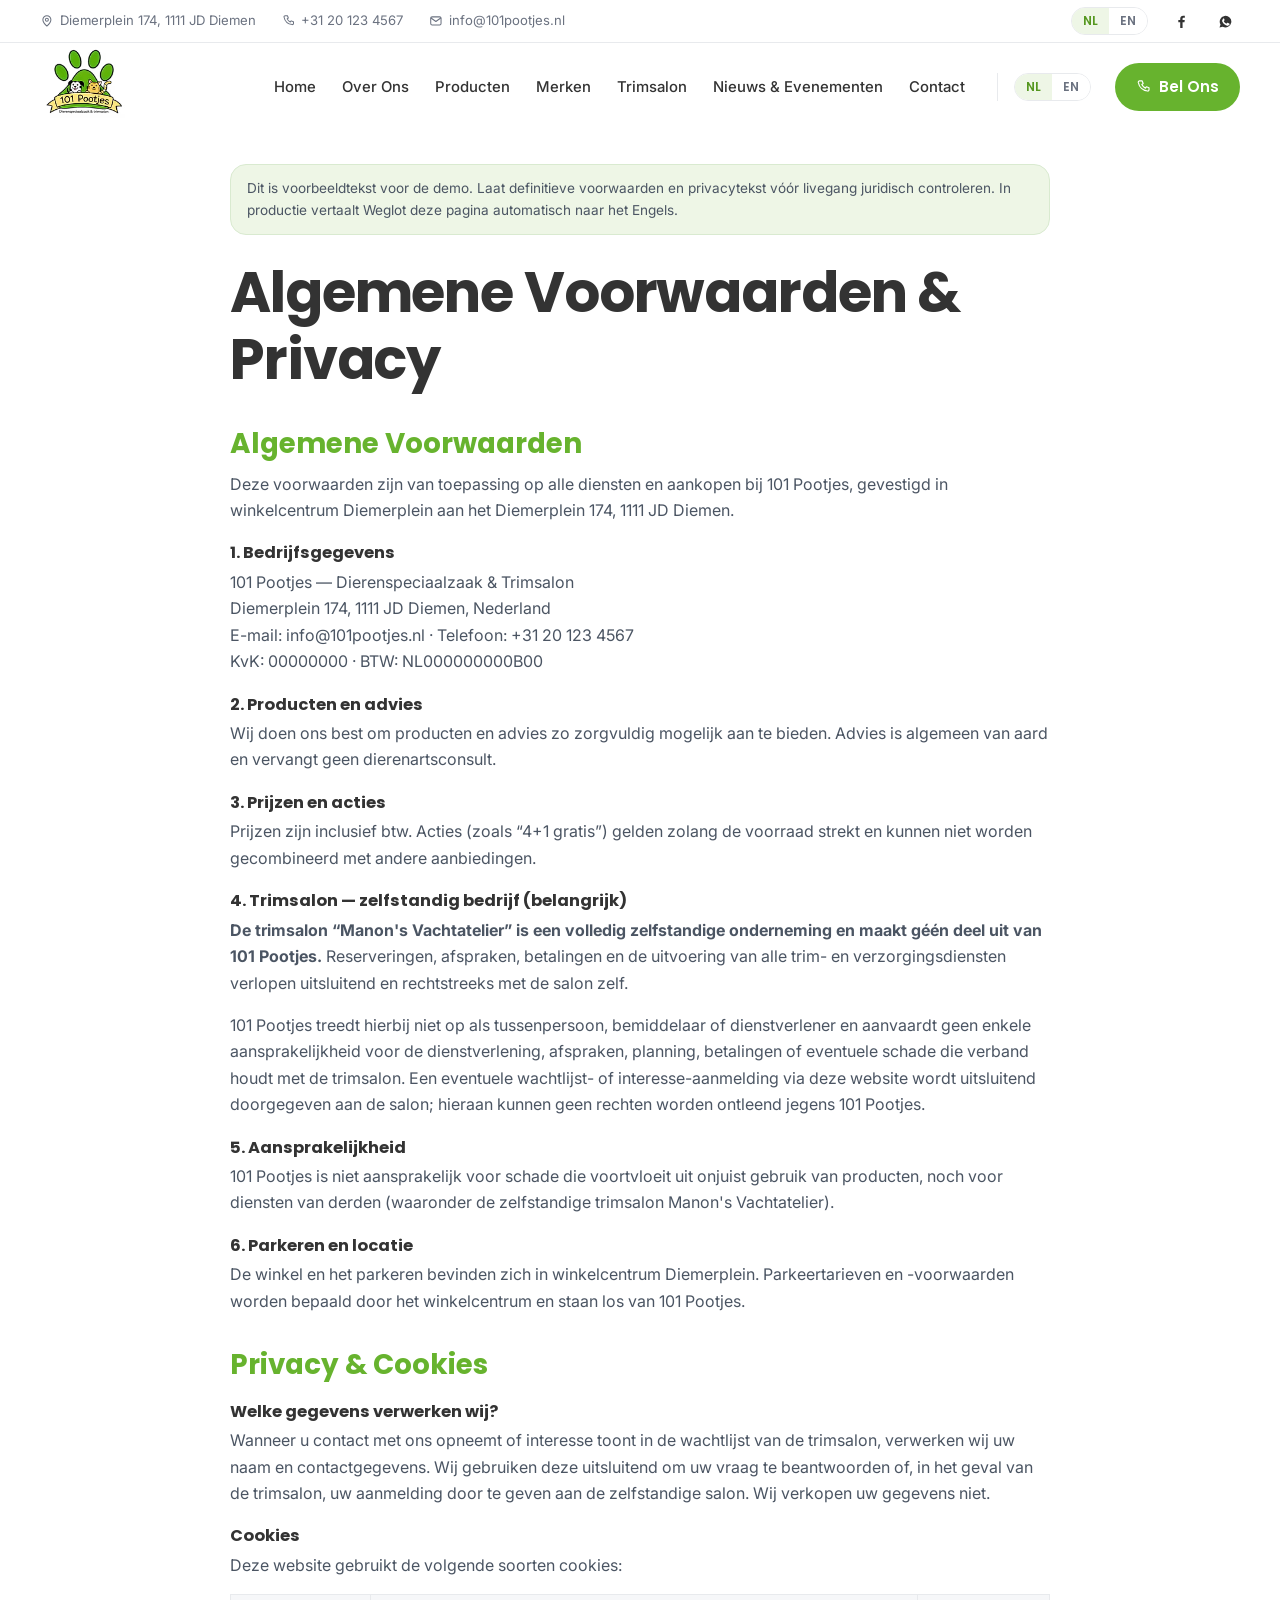
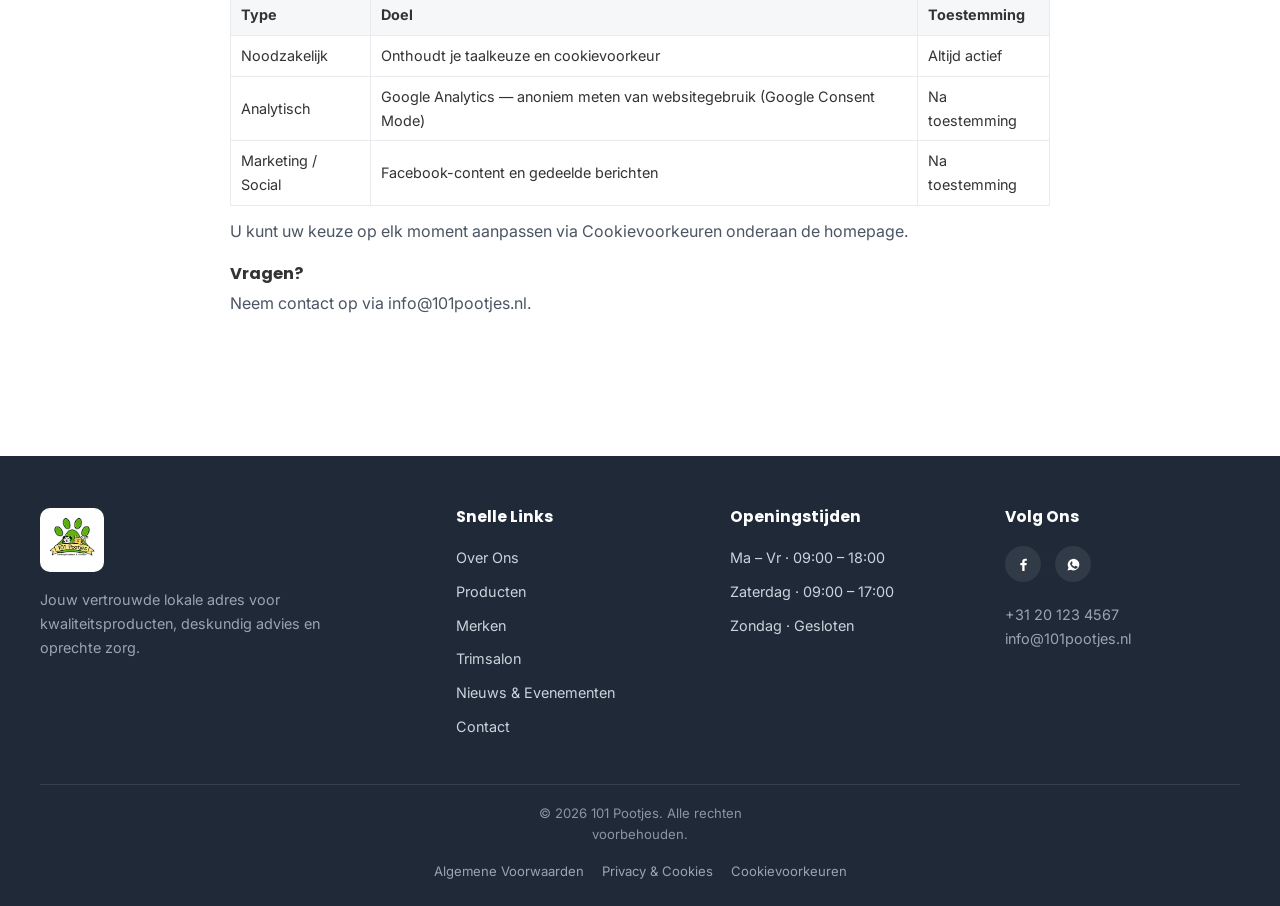
==== commit 40e7a3b6: "Add Google Analytics with Consent Mode v2 Analytics stays denied until the visitor accepts; the exis" ====
--- a/terms.html
+++ b/terms.html
@@ -11,6 +11,29 @@
 <link rel="preconnect" href="https://fonts.gstatic.com" crossorigin>
 <link href="https://fonts.googleapis.com/css2?family=Poppins:wght@600;700&family=Inter:wght@400;500;600&display=swap" rel="stylesheet">
 <link rel="stylesheet" href="styles.css">
+
+<!-- ═══ Google Analytics + Consent Mode v2 ═══════════════════════════
+     Replace G-XXXXXXXXXX (BOTH places below) with your GA4 Measurement ID.
+     Analytics stays OFF until the visitor clicks "Alles accepteren". -->
+<script>
+  window.dataLayer = window.dataLayer || [];
+  function gtag(){ dataLayer.push(arguments); }
+  gtag('js', new Date());
+  gtag('consent', 'default', {
+    ad_storage: 'denied', ad_user_data: 'denied', ad_personalization: 'denied',
+    analytics_storage: 'denied', wait_for_update: 500
+  });
+  try {
+    if (localStorage.getItem('pootjes-consent') === 'all') {
+      gtag('consent', 'update', {
+        ad_storage: 'granted', ad_user_data: 'granted',
+        ad_personalization: 'granted', analytics_storage: 'granted'
+      });
+    }
+  } catch (e) {}
+  gtag('config', 'G-XXXXXXXXXX');
+</script>
+<script async src="https://www.googletagmanager.com/gtag/js?id=G-XXXXXXXXXX"></script>
 </head>
 <body>
 
@@ -110,7 +133,7 @@
       <thead><tr><th>Type</th><th>Doel</th><th>Toestemming</th></tr></thead>
       <tbody>
         <tr><td>Noodzakelijk</td><td>Onthoudt je taalkeuze en cookievoorkeur</td><td>Altijd actief</td></tr>
-        <tr><td>Analytisch</td><td>Anoniem meten van websitegebruik</td><td>Na toestemming</td></tr>
+        <tr><td>Analytisch</td><td>Google Analytics — anoniem meten van websitegebruik (Google Consent Mode)</td><td>Na toestemming</td></tr>
         <tr><td>Marketing / Social</td><td>Facebook-content en gedeelde berichten</td><td>Na toestemming</td></tr>
       </tbody>
     </table>
--- a/styles.css
+++ b/styles.css
@@ -26,6 +26,7 @@
   --c-food:  #FF7043;
   --c-health:#EF5350;
   --c-acc:   #7E57C2;
+  --c-salon: #a87c40;   /* Manon's Vachtatelier — warm beige/gold, not purple */
   --blue:   var(--c-fish);
   --orange: var(--c-food);
   --yellow: var(--c-cat);
@@ -146,8 +147,9 @@
   border-bottom: 1px solid transparent; transition: box-shadow .2s, border-color .2s;
 }
 .header.is-stuck { box-shadow: var(--shadow-md); border-bottom-color: var(--line); }
-.header__inner { display: flex; align-items: center; gap: 24px; min-height: 78px; }
-.logo img { width: 62px; height: 62px; object-fit: contain; }
+.header__inner { display: flex; align-items: center; gap: 24px; min-height: 88px; }
+.logo { display: flex; align-items: center; height: 88px; }
+.logo img { width: auto; height: 88px; object-fit: contain; }
 
 .nav { margin-left: auto; }
 .nav ul { display: flex; align-items: center; gap: 26px; }
@@ -166,7 +168,8 @@
   font: 600 .66rem/1 var(--font-head); padding: 5px 9px; letter-spacing: .01em;
 }
 .header__cta { padding: 11px 20px; }
-.nav__lang { display: none; }   /* the topbar switch is used on desktop */
+/* Language selector lives in the main navigation */
+.nav__lang { display: flex; align-items: center; margin-left: 6px; padding-left: 16px; border-left: 1px solid var(--line); }
 
 .burger { display: none; width: 48px; height: 48px; border: 0; background: none; cursor: pointer; padding: 12px; }
 .burger span { display: block; height: 2px; background: var(--grey-dark); border-radius: 2px; transition: transform .2s, opacity .2s; }
@@ -175,44 +178,22 @@
 .burger[aria-expanded="true"] span:nth-child(2) { opacity: 0; }
 .burger[aria-expanded="true"] span:nth-child(3) { transform: translateY(-7px) rotate(-45deg); }
 
-/* ══ SECTION 2 · Hero ════════════════════════════════════════════ */
-.hero { position: relative; isolation: isolate; }
-.hero__media { position: absolute; inset: 0; z-index: -1; }
-.hero__media img { width: 100%; height: 100%; object-fit: cover; }
-.hero__media::after {
-  content: ""; position: absolute; inset: 0;
-  background: linear-gradient(100deg, rgba(255,255,255,.96) 0%, rgba(255,255,255,.9) 32%, rgba(255,255,255,.15) 58%, rgba(255,255,255,0) 72%);
-}
-.hero__grid {
-  display: grid; grid-template-columns: minmax(0, 1fr) auto; align-items: center; gap: 40px;
-  padding-block: clamp(48px, 6vw, 92px); min-height: 520px;
-}
-.hero__copy { max-width: 30ch; }
+/* ══ SECTION 2 · Hero (announcement + two promotions, no image) ═══ */
+.hero { padding-block: clamp(24px, 3.5vw, 44px) clamp(8px, 1.5vw, 14px); }
+.herocards { padding-bottom: clamp(6px, 1.5vw, 14px); }
+/* Compact headline: two full-width lines (h1 + tagline), minimal height */
+.hero__head { text-align: center; max-width: none; margin: 0; }
+.hero__head h1 { font-size: clamp(1.5rem, 1rem + 2vw, 2.35rem); margin-bottom: 4px; }
+.hero__head p { font-size: clamp(.92rem, .85rem + .3vw, 1.05rem); color: #4b5563; margin: 0; }
 .hero h1 em { font-style: normal; color: var(--green); }
 .hero h1 .ico { color: var(--green); width: .78em; height: .78em; }
-.hero__copy > p { font-size: 1.06rem; color: #4b5563; max-width: 34ch; margin-bottom: 28px; }
-.hero__actions { display: flex; flex-wrap: wrap; gap: 12px; }
-
-.salonbadge {
-  position: relative; width: 300px; background: #fff; border-radius: var(--r-lg);
-  box-shadow: var(--shadow-md); padding: 28px;
-}
-.salonbadge h2 { font-size: 1.28rem; margin-bottom: 14px; }
-.salonbadge__eyebrow { font-family: var(--font-head); font-weight: 700; color: var(--green); margin: 0 0 6px; }
-.salonbadge p { font-size: .9rem; color: var(--text-muted); }
-.salonbadge__icon {
-  position: absolute; top: 28px; right: 26px;
-  display: grid; place-items: center; width: 46px; height: 46px;
-  background: var(--green); color: #fff; border-radius: 50%;
-}
-.salonbadge__icon .ico { width: 22px; height: 22px; }
-.salonbadge .btn { width: 100%; }
+.hero__cards { display: grid; grid-template-columns: repeat(3, 1fr); gap: 20px; align-items: stretch; }
 
 /* ══ SECTION 3 · Quick info bar ══════════════════════════════════ */
 .quickbar {
   display: grid; grid-template-columns: repeat(4, 1fr);
   background: var(--green-soft); border-radius: var(--r-lg);
-  padding: 26px 10px; margin-top: -46px; position: relative; z-index: 2;
+  padding: 26px 10px; margin-top: clamp(28px, 4vw, 44px); position: relative; z-index: 2;
 }
 .quickbar li { display: flex; align-items: flex-start; gap: 14px; padding: 4px 24px; }
 .quickbar li + li { border-left: 1px solid rgba(103,179,46,.22); }
@@ -278,9 +259,9 @@
 .brands li:hover { box-shadow: var(--shadow-md); transform: translateY(-3px); }
 .brands img {
   max-height: 54px; max-width: 100%; width: auto; object-fit: contain;
-  filter: grayscale(1); opacity: .78; transition: filter .2s, opacity .2s;
-}
-.brands li:hover img { filter: none; opacity: 1; }
+  transition: transform .2s;   /* full colour, no greyscale */
+}
+.brands li:hover img { transform: scale(1.05); }
 
 /* ══ SECTION 7+8 · Weather · Tip · Promotion ═════════════════════ */
 .trio { display: grid; grid-template-columns: 1fr 1.6fr 1.2fr; gap: var(--gap); align-items: stretch; }
@@ -344,7 +325,7 @@
 /* ══ SECTION 10 · Events + Instagram ═════════════════════════════ */
 .duo { display: grid; grid-template-columns: 1fr 1fr; gap: var(--gap); align-items: start; }
 
-.events li { display: grid; grid-template-columns: 54px 1fr 64px; gap: 16px; align-items: center; padding: 14px 0; }
+.events li { display: grid; grid-template-columns: 54px 1fr 88px; gap: 16px; align-items: center; padding: 14px 0; }
 .events li + li { border-top: 1px solid var(--line); }
 .events time { display: grid; place-items: center; padding: 8px 0; border-radius: var(--r-sm);
                background: var(--green-soft); color: var(--green-dark); line-height: 1.1; }
@@ -353,7 +334,7 @@
 .events h3 { margin: 0 0 2px; font-size: .95rem; }
 .events .meta { font-size: .78rem; color: var(--green); margin: 0 0 2px; font-weight: 500; }
 .events p:last-child { font-size: .82rem; color: var(--text-muted); margin: 0; }
-.events img { width: 64px; height: 64px; border-radius: var(--r-sm); object-fit: cover; }
+.events img { width: 88px; height: 66px; border-radius: var(--r-sm); object-fit: cover; }
 
 .insta { display: grid; grid-template-columns: repeat(5, 1fr); gap: 10px; }
 .insta img { aspect-ratio: 1; width: 100%; object-fit: cover; border-radius: var(--r-sm); transition: transform .2s, filter .2s; }
@@ -409,7 +390,7 @@
 @media (max-width: 980px) {
   .topbar { display: none; }
   .nav {
-    position: fixed; inset: 78px 0 auto; background: #fff; border-bottom: 1px solid var(--line);
+    position: fixed; inset: 88px 0 auto; background: #fff; border-bottom: 1px solid var(--line);
     box-shadow: var(--shadow-md); padding: 8px 20px 20px; margin: 0;
     display: none;
   }
@@ -419,7 +400,7 @@
   .nav a.is-current::after { display: none; }
   .burger { display: block; margin-left: auto; }
   .header__cta { display: none; }
-  .nav__lang { display: block; border-bottom: 0; padding-top: 14px; }
+  .nav__lang { display: block; border-bottom: 0; border-left: 0; margin-left: 0; padding: 14px 0 0; }
   .nav__lang .langswitch { width: 100%; }
   .nav__lang .langswitch button { flex: 1; padding: 12px; font-size: .9rem; }
 
@@ -550,3 +531,142 @@
   .cookie__inner { justify-content: stretch; }
   .cookie__actions .btn { flex: 1; }
 }
+
+/* ══════════════════════════════════════════════════════════════════
+   v2 additions — hero announcements, What We Offer, product dropdowns,
+   accent CTAs (Design System colours), nav language selector
+   ══════════════════════════════════════════════════════════════════ */
+
+/* ── Accent CTA buttons ──────────────────────────────────────────── */
+.btn--sm { min-height: 40px; padding: 9px 16px; font-size: .85rem; }
+.btn--salon { background: var(--c-salon); color: #fff; }
+.btn--salon:hover { background: #8f6832; color: #fff; transform: translateY(-1px); }
+.btn--food { background: var(--c-food); color: #fff; }
+.btn--food:hover { background: #e85f2f; color: #fff; transform: translateY(-1px); }
+
+.card__eyebrow--fish { color: var(--c-fish); }
+.eyebrow--acc { color: var(--c-salon); }
+
+/* ── Hero announcement + promo cards (3 across) ──────────────────── */
+.announce { position: relative; display: flex; flex-direction: column; height: 100%;
+  background: #fff; border-radius: var(--r-lg); box-shadow: var(--shadow-md); padding: 24px; overflow: hidden; }
+.announce__tag {
+  align-self: flex-start; margin-bottom: 12px; padding: 6px 12px; border-radius: 999px;
+  font: 700 .72rem/1 var(--font-head); letter-spacing: .02em; color: #fff; background: var(--c-salon);
+}
+.announce__tag--food { background: var(--c-food); }
+.announce__tag--fish { background: var(--c-fish); }
+
+.announce--salon { background: linear-gradient(155deg, #faf5ec, #efe3ce); border: 1px solid #e7d8bd; }
+.announce--salon .announce__logo {
+  display: block; width: 124px; height: 124px; margin: 4px 0 14px;
+  border-radius: 50%; box-shadow: var(--shadow-md); background: #fff; object-fit: contain;
+  border: 3px solid #fff;
+}
+.announce--salon h2 { font-size: 1.28rem; margin: 2px 0 10px; color: #5c4526; }
+.announce--salon p { font-size: .9rem; color: #6b5a42; margin-bottom: 12px; }
+.announce__disclaimer { margin: 0 0 14px; font-size: .76rem; }
+.announce__disclaimer a { color: var(--c-salon); font-weight: 600; text-decoration: underline; text-underline-offset: 2px; }
+.announce__disclaimer a:hover { color: #85622f; }
+.announce__contact { display: flex; gap: 8px; margin-top: auto; flex-wrap: wrap; }
+.announce__contact .btn { flex: 1; }
+
+.announce--promo { padding: 0; }
+.announce__img { width: 100%; aspect-ratio: 16 / 11; object-fit: cover; }
+.announce__promo-body { display: flex; flex-direction: column; flex: 1; padding: 20px; }
+.announce__deal { font: 700 1.5rem/1 var(--font-head); color: var(--c-food); margin: 2px 0 4px; }
+.announce__deal--fish { color: var(--c-fish); font-size: 1.3rem; }
+.announce--promo h3 { font-size: .9rem; color: var(--text-muted); font-family: var(--font-body); font-weight: 500; margin-bottom: 14px; }
+.announce--promo .btn { margin-top: auto; align-self: flex-start; }
+.btn--fish { background: var(--c-fish); color: #fff; }
+.btn--fish:hover { background: #1a6fb0; color: #fff; transform: translateY(-1px); }
+
+/* ── What We Offer (standalone, above Brands) ────────────────────── */
+.offer .features { display: grid; grid-template-columns: repeat(3, 1fr); gap: 20px; margin-top: 0; text-align: center; }
+.feature { background: #fff; border: 1px solid var(--line); border-radius: var(--r-lg); box-shadow: var(--shadow); padding: 30px 24px; }
+.feature .fi { color: var(--green); }
+.feature--dog .fi { color: var(--c-dog); }
+.feature--cat .fi { color: var(--c-cat); }
+.feature--health .fi { color: var(--c-health); }
+
+/* ── Products we stock — category dropdowns ──────────────────────── */
+.prodcats { display: grid; grid-template-columns: repeat(2, 1fr); gap: 14px; }
+.prodcat details {
+  background: #fff; border: 1px solid var(--line); border-left: 4px solid var(--accent);
+  border-radius: var(--r); box-shadow: var(--shadow); overflow: hidden;
+}
+.prodcat summary {
+  display: flex; align-items: center; gap: 12px; padding: 16px 18px; cursor: pointer;
+  font-family: var(--font-head); font-weight: 600; list-style: none;
+}
+.prodcat summary::-webkit-details-marker { display: none; }
+.prodcat summary:hover { background: color-mix(in srgb, var(--accent) 6%, #fff); }
+.prodcat__ic {
+  display: grid; place-items: center; width: 38px; height: 38px; flex: none; border-radius: 10px;
+  background: color-mix(in srgb, var(--accent) 14%, #fff); color: var(--accent);
+}
+.prodcat__ic .ico { width: 20px; height: 20px; }
+.prodcat__name { flex: 1; }
+.prodcat__chev { color: var(--text-muted); transition: transform .2s; }
+.prodcat details[open] .prodcat__chev { transform: rotate(180deg); }
+.prodcat__list { display: flex; flex-wrap: wrap; gap: 8px 10px; padding: 2px 18px 18px 68px; }
+.prodcat__list li { background: var(--grey-light); border-radius: 999px; padding: 5px 12px; font: 500 .82rem/1.3 var(--font-body); color: var(--text); }
+
+/* ── Quick-info icon accents ─────────────────────────────────────── */
+.qi--dog { color: var(--c-dog); }
+.qi--bird { color: var(--c-bird); }
+.qi--fish { color: var(--c-fish); }
+.qi--food { color: var(--c-food); }
+
+@media (max-width: 980px) {
+  .hero__cards { grid-template-columns: 1fr; max-width: 460px; margin-inline: auto; }
+  .offer .features { grid-template-columns: 1fr; }
+  .prodcats { grid-template-columns: 1fr; }
+  .prodbanner { flex-direction: column; text-align: center; }
+  .prodbanner__pets { justify-content: center; }
+}
+@media (max-width: 680px) {
+  .prodcat__list { padding-left: 18px; }
+}
+
+/* ── Colour-bar divider + tighter section rhythm ─────────────────── */
+.section { padding-block: clamp(26px, 3.2vw, 46px); }   /* less whitespace */
+.coldiv { display: flex; justify-content: center; padding: clamp(10px, 2vw, 22px) 0; }
+.colourbar {
+  display: block; width: 148px; height: 7px; border-radius: 999px;
+  background: linear-gradient(90deg,
+    var(--c-dog) 0 12.5%, var(--c-cat) 0 25%, var(--c-bird) 0 37.5%, var(--c-fish) 0 50%,
+    var(--c-small) 0 62.5%, var(--c-food) 0 75%, var(--c-health) 0 87.5%, var(--c-acc) 0 100%);
+}
+
+/* ── Products banner (animal personality) ────────────────────────── */
+.prodbanner {
+  display: flex; align-items: center; justify-content: space-between; gap: 24px;
+  background: linear-gradient(120deg, var(--green-soft), #eaf3fb);
+  border-radius: var(--r-lg); padding: clamp(22px, 3vw, 34px) clamp(24px, 4vw, 44px);
+  margin-bottom: 28px; overflow: hidden;
+}
+.prodbanner__text h2 { margin-bottom: 4px; }
+.prodbanner__text p { margin: 0; color: #4b5563; max-width: 46ch; }
+.prodbanner__pets { display: flex; gap: 12px; flex: none; }
+.prodbanner__pets span {
+  display: grid; place-items: center; width: 56px; height: 56px; border-radius: 50%;
+  background: #fff; color: var(--accent); box-shadow: var(--shadow);
+}
+.prodbanner__pets .ico { width: 30px; height: 30px; }
+.prodbanner__pets span:nth-child(3), .prodbanner__pets span:nth-child(4) { display: grid; }
+
+/* ── Salon: heading above the banner ─────────────────────────────── */
+.salon__head { text-align: center; margin-bottom: clamp(18px, 2.5vw, 28px); }
+.salon__head h2 { font-size: clamp(1.6rem, 1.2rem + 1.4vw, 2.3rem); }
+.salon__contactlead { font-weight: 500; margin: 18px 0 12px; }
+
+/* ── Equal-height weather + tip row ──────────────────────────────── */
+.duo--eq { align-items: stretch; }
+.duo--eq > .card { height: 100%; }
+.duo--eq .weather { display: flex; flex-direction: column; }
+.duo--eq .weather__days { margin-top: auto; }
+
+@media (max-width: 560px) {
+  .prodbanner__pets span:nth-child(4) { display: none; }
+}
